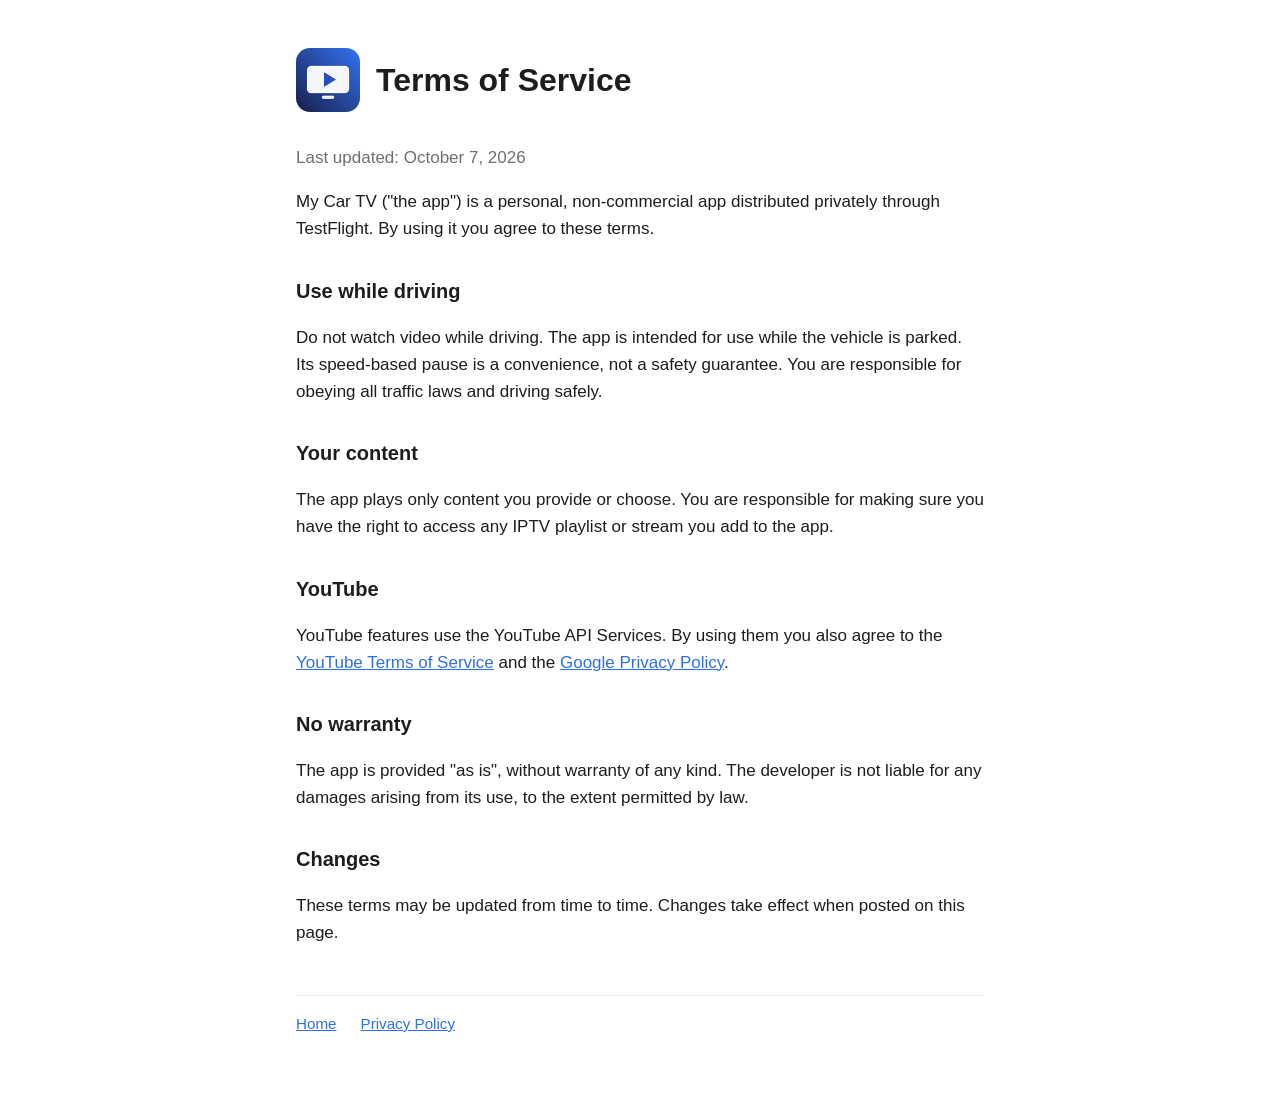
==== docs/terms.html @ 5dd8e2a9 "Add home, privacy policy and terms pages for GitHub Pages Co-Authored-By: Claude Opus 5.5 <noreply@a" ====
<!doctype html>
<html lang="en">
<head>
  <meta charset="utf-8">
  <meta name="viewport" content="width=device-width, initial-scale=1">
  <title>Terms of Service – My Car TV</title>
  <link rel="icon" href="logo.png">
  <link rel="stylesheet" href="style.css">
</head>
<body>
<main>
  <header>
    <img src="logo.png" alt="">
    <h1>Terms of Service</h1>
  </header>

  <p class="muted">Last updated: October 7, 2026</p>

  <p>My Car TV ("the app") is a personal, non-commercial app distributed privately through TestFlight. By using it you agree to these terms.</p>

  <h2>Use while driving</h2>
  <p>Do not watch video while driving. The app is intended for use while the vehicle is parked. Its speed-based pause is a convenience, not a safety guarantee. You are responsible for obeying all traffic laws and driving safely.</p>

  <h2>Your content</h2>
  <p>The app plays only content you provide or choose. You are responsible for making sure you have the right to access any IPTV playlist or stream you add to the app.</p>

  <h2>YouTube</h2>
  <p>YouTube features use the YouTube API Services. By using them you also agree to the <a href="https://www.youtube.com/t/terms">YouTube Terms of Service</a> and the <a href="https://policies.google.com/privacy">Google Privacy Policy</a>.</p>

  <h2>No warranty</h2>
  <p>The app is provided "as is", without warranty of any kind. The developer is not liable for any damages arising from its use, to the extent permitted by law.</p>

  <h2>Changes</h2>
  <p>These terms may be updated from time to time. Changes take effect when posted on this page.</p>

  <nav>
    <a href="index.html">Home</a>
    <a href="privacy.html">Privacy Policy</a>
  </nav>
</main>
</body>
</html>
---- docs/style.css ----
:root {
  --bg: #ffffff;
  --text: #1d1d1f;
  --muted: #6e6e73;
  --accent: #2f6fe0;
  --border: #e5e5ea;
}

@media (prefers-color-scheme: dark) {
  :root {
    --bg: #111114;
    --text: #f5f5f7;
    --muted: #a1a1a6;
    --accent: #6ea0ff;
    --border: #2c2c30;
  }
}

* { box-sizing: border-box; }

body {
  margin: 0;
  background: var(--bg);
  color: var(--text);
  font: 17px/1.6 -apple-system, BlinkMacSystemFont, "Segoe UI", Roboto, sans-serif;
}

main {
  max-width: 720px;
  margin: 0 auto;
  padding: 48px 16px 64px;
}

header {
  display: flex;
  align-items: center;
  gap: 16px;
  margin-bottom: 32px;
}

header img {
  width: 64px;
  height: 64px;
  border-radius: 14px;
}

h1 { margin: 0; font-size: 2rem; line-height: 1.2; }
h2 { margin-top: 2rem; font-size: 1.25rem; }
a { color: var(--accent); }
.muted { color: var(--muted); }

nav {
  margin-top: 48px;
  padding-top: 16px;
  border-top: 1px solid var(--border);
  display: flex;
  flex-wrap: wrap;
  gap: 8px 24px;
  font-size: 0.95rem;
}
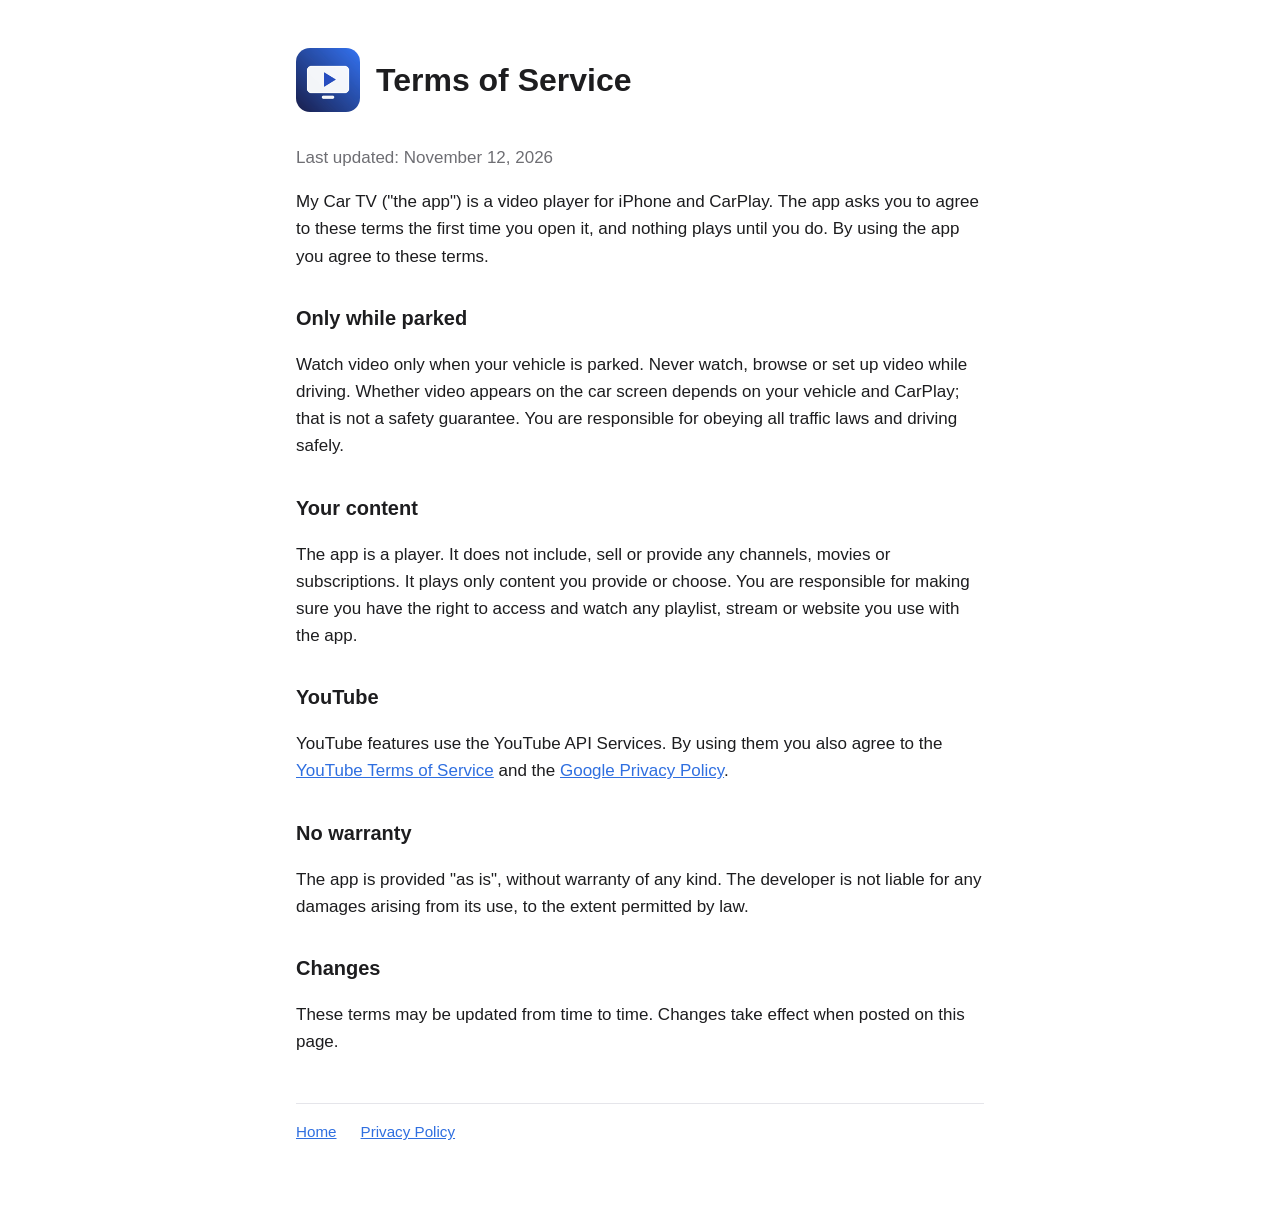
==== commit f876f808: "First-launch terms agreement (watch only while parked); build 12 - Before you start screen: only whi" ====
--- a/docs/terms.html
+++ b/docs/terms.html
@@ -14,15 +14,15 @@
     <h1>Terms of Service</h1>
   </header>
 
-  <p class="muted">Last updated: October 7, 2026</p>
+  <p class="muted">Last updated: November 12, 2026</p>
 
-  <p>My Car TV ("the app") is a personal, non-commercial app distributed privately through TestFlight. By using it you agree to these terms.</p>
+  <p>My Car TV ("the app") is a video player for iPhone and CarPlay. The app asks you to agree to these terms the first time you open it, and nothing plays until you do. By using the app you agree to these terms.</p>
 
-  <h2>Use while driving</h2>
-  <p>Do not watch video while driving. The app is intended for use while the vehicle is parked. Its speed-based pause is a convenience, not a safety guarantee. You are responsible for obeying all traffic laws and driving safely.</p>
+  <h2>Only while parked</h2>
+  <p>Watch video only when your vehicle is parked. Never watch, browse or set up video while driving. Whether video appears on the car screen depends on your vehicle and CarPlay; that is not a safety guarantee. You are responsible for obeying all traffic laws and driving safely.</p>
 
   <h2>Your content</h2>
-  <p>The app plays only content you provide or choose. You are responsible for making sure you have the right to access any IPTV playlist or stream you add to the app.</p>
+  <p>The app is a player. It does not include, sell or provide any channels, movies or subscriptions. It plays only content you provide or choose. You are responsible for making sure you have the right to access and watch any playlist, stream or website you use with the app.</p>
 
   <h2>YouTube</h2>
   <p>YouTube features use the YouTube API Services. By using them you also agree to the <a href="https://www.youtube.com/t/terms">YouTube Terms of Service</a> and the <a href="https://policies.google.com/privacy">Google Privacy Policy</a>.</p>
